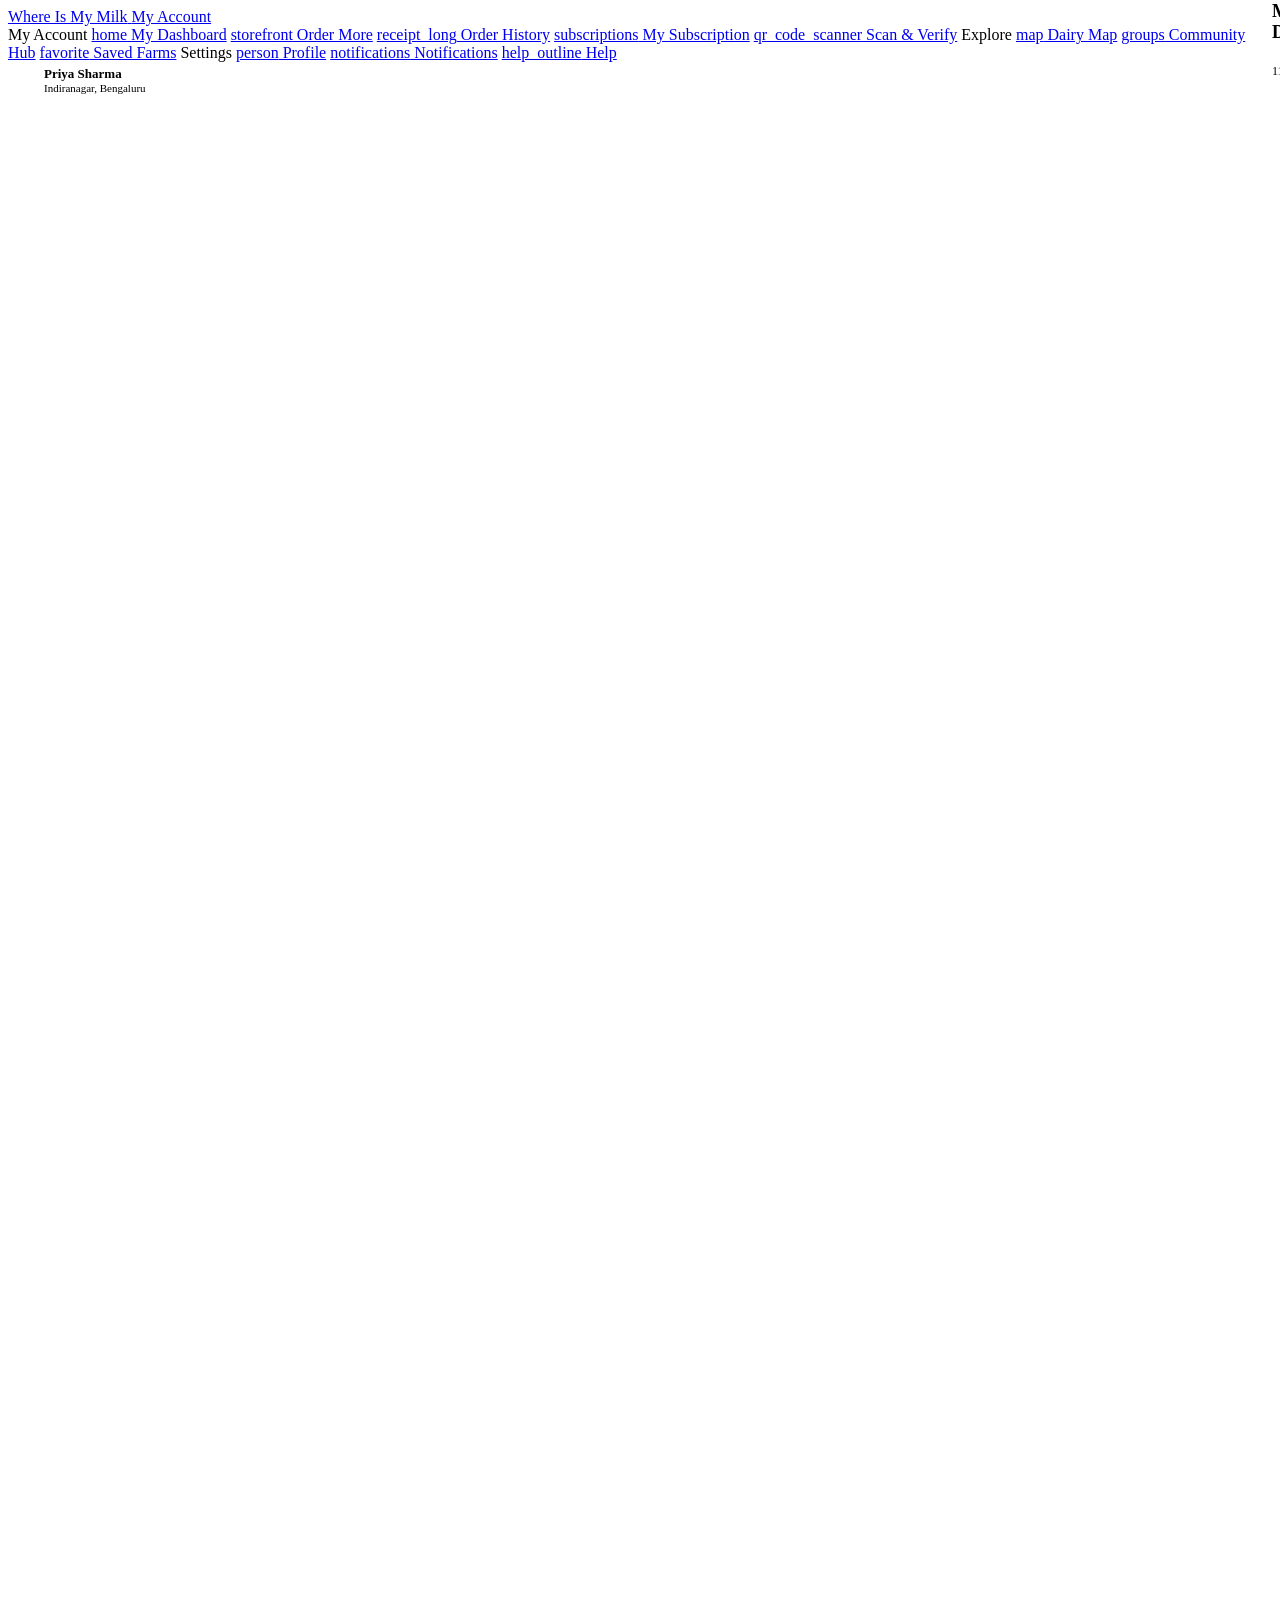
==== html/buyer-dashboard.html @ d9d9bc88 "feat: restructure project by moving site files into a dedicated html subdirectory" ====
<!DOCTYPE html>
<html lang="en">
<head>
<meta charset="UTF-8">
<meta name="viewport" content="width=device-width, initial-scale=1.0">
<title>My Dashboard | Where Is My Milk</title>
<link rel="stylesheet" href="css/design-system.css">
<link rel="stylesheet" href="css/nav.css">
<style>
body{background:var(--surface-low);}
/* Dashboard layout */
.dash-layout{display:flex;min-height:100vh;}
.dash-main{flex:1;min-width:0;display:flex;flex-direction:column;}
.dash-topbar{height:64px;background:var(--surface-lowest);border-bottom:1px solid var(--outline-variant);display:flex;align-items:center;justify-content:space-between;padding-inline:var(--sp-2xl);flex-shrink:0;position:sticky;top:0;z-index:50;}
.dash-content{flex:1;padding:var(--sp-2xl);overflow-y:auto;}

/* Welcome banner */
.welcome-banner{background:linear-gradient(135deg,var(--primary) 0%,#0055d4 50%,var(--secondary) 100%);border-radius:var(--radius-2xl);padding:var(--sp-2xl) var(--sp-3xl);color:#fff;margin-bottom:var(--sp-2xl);position:relative;overflow:hidden;}
.welcome-banner::before{content:'🥛';font-size:180px;position:absolute;right:-20px;bottom:-40px;opacity:.08;transform:rotate(-15deg);}
.welcome-name{font-size:clamp(1.4rem,3vw,2rem);font-weight:800;margin-bottom:6px;}
.welcome-sub{font-size:var(--body-md);opacity:.85;margin-bottom:var(--sp-xl);}
.welcome-actions{display:flex;gap:var(--sp-md);flex-wrap:wrap;}
.wb-btn{padding:10px 22px;border-radius:var(--radius-full);font-family:var(--font-family);font-size:var(--body-sm);font-weight:700;cursor:pointer;transition:all var(--transition-fast);border:none;display:flex;align-items:center;gap:6px;}
.wb-btn-primary{background:#fff;color:var(--primary);box-shadow:var(--shadow-md);}
.wb-btn-primary:hover{box-shadow:var(--shadow-lg);transform:translateY(-1px);}
.wb-btn-ghost{background:rgba(255,255,255,.18);color:#fff;border:1.5px solid rgba(255,255,255,.35);}
.wb-btn-ghost:hover{background:rgba(255,255,255,.28);}

/* Top row */
.dash-grid-3{display:grid;grid-template-columns:repeat(3,1fr);gap:var(--sp-lg);margin-bottom:var(--sp-2xl);}
.dash-card{background:var(--surface-lowest);border-radius:var(--radius-xl);padding:var(--sp-xl);border:1px solid var(--outline-variant);box-shadow:var(--shadow-sm);}
.card-label{font-size:var(--body-sm);color:var(--on-surface-variant);font-weight:500;margin-bottom:4px;}
.card-val{font-size:1.75rem;font-weight:800;color:var(--on-surface);margin-bottom:4px;}
.card-sub{font-size:12px;color:var(--on-surface-variant);}
.card-icon{width:44px;height:44px;border-radius:var(--radius-lg);display:flex;align-items:center;justify-content:center;font-size:22px;margin-bottom:var(--sp-md);}

/* Active subscription */
.sub-card{background:var(--surface-lowest);border-radius:var(--radius-xl);border:1px solid var(--outline-variant);box-shadow:var(--shadow-sm);overflow:hidden;margin-bottom:var(--sp-2xl);}
.sub-card-header{padding:var(--sp-xl);border-bottom:1px solid var(--outline-variant);display:flex;align-items:center;justify-content:space-between;flex-wrap:wrap;gap:var(--sp-md);}
.sub-body{padding:var(--sp-xl);}
.sub-items{display:grid;grid-template-columns:repeat(3,1fr);gap:var(--sp-lg);}
.sub-item{background:var(--surface-low);border-radius:var(--radius-lg);padding:var(--sp-lg);border:1px solid var(--outline-variant);}
.sub-item-top{display:flex;align-items:center;gap:var(--sp-sm);margin-bottom:var(--sp-md);}
.sub-emoji{font-size:32px;}
.sub-item-name{font-size:var(--body-md);font-weight:700;}
.sub-item-sub{font-size:12px;color:var(--on-surface-variant);}
.sub-item-row{display:flex;align-items:center;justify-content:space-between;margin-top:var(--sp-md);}
.sub-qty{font-size:var(--body-sm);font-weight:700;color:var(--primary);}
.sub-price{font-size:var(--body-sm);font-weight:800;color:var(--on-surface);}

/* Delivery tracking */
.tracking-card{background:var(--surface-lowest);border-radius:var(--radius-xl);border:1px solid var(--outline-variant);box-shadow:var(--shadow-sm);overflow:hidden;margin-bottom:var(--sp-2xl);}
.tracking-header{padding:var(--sp-xl);border-bottom:1px solid var(--outline-variant);display:flex;align-items:center;justify-content:space-between;}
.tracking-body{padding:var(--sp-xl);}
.tracking-steps{display:flex;flex-direction:column;gap:0;}
.tracking-step{display:flex;gap:var(--sp-lg);align-items:flex-start;position:relative;padding-bottom:var(--sp-xl);}
.tracking-step:last-child{padding-bottom:0;}
.tracking-step::before{content:'';position:absolute;left:19px;top:40px;bottom:0;width:2px;background:var(--outline-variant);}
.tracking-step:last-child::before{display:none;}
.tracking-step.done::before{background:var(--secondary);}
.step-dot{width:40px;height:40px;border-radius:50%;display:flex;align-items:center;justify-content:center;font-size:18px;flex-shrink:0;border:2px solid var(--outline-variant);background:var(--surface-lowest);}
.step-dot.done{background:var(--secondary);border-color:var(--secondary);}
.step-dot.active{background:var(--primary);border-color:var(--primary);box-shadow:0 0 0 4px rgba(0,86,210,.15);}
.step-info{flex:1;padding-top:6px;}
.step-title{font-size:var(--body-md);font-weight:700;color:var(--on-surface);margin-bottom:2px;}
.step-title.done{color:var(--secondary-dark);}
.step-sub{font-size:12px;color:var(--on-surface-variant);}
.step-time{font-size:11px;font-weight:700;color:var(--on-surface-variant);margin-left:auto;white-space:nowrap;}

/* QR verify */
.qr-section{display:grid;grid-template-columns:1fr 1fr;gap:var(--sp-2xl);margin-bottom:var(--sp-2xl);}
.qr-card{background:var(--surface-lowest);border-radius:var(--radius-xl);border:1px solid var(--outline-variant);box-shadow:var(--shadow-sm);padding:var(--sp-xl);}
.qr-box{width:140px;height:140px;margin:var(--sp-xl) auto;background:var(--surface-low);border-radius:var(--radius-xl);display:flex;align-items:center;justify-content:center;font-size:70px;border:2px dashed var(--outline-variant);}

/* Order history */
.orders-card{background:var(--surface-lowest);border-radius:var(--radius-xl);border:1px solid var(--outline-variant);box-shadow:var(--shadow-sm);overflow:hidden;margin-bottom:var(--sp-2xl);}
.data-table{width:100%;border-collapse:collapse;}
.data-table th{font-size:11px;font-weight:700;letter-spacing:.06em;text-transform:uppercase;color:var(--on-surface-variant);padding:12px var(--sp-xl);text-align:left;background:var(--surface-low);border-bottom:1px solid var(--outline-variant);}
.data-table td{padding:12px var(--sp-xl);font-size:var(--body-sm);border-bottom:1px solid var(--outline-variant);vertical-align:middle;}
.data-table tr:last-child td{border-bottom:none;}
.data-table tr:hover td{background:var(--surface-low);}

/* Countdown */
.countdown{display:flex;gap:var(--sp-md);justify-content:center;margin:var(--sp-xl) 0;}
.countdown-block{text-align:center;background:var(--surface-low);border-radius:var(--radius-lg);padding:var(--sp-md) var(--sp-xl);border:1px solid var(--outline-variant);}
.countdown-num{font-size:2rem;font-weight:800;color:var(--primary);line-height:1;}
.countdown-label{font-size:11px;color:var(--on-surface-variant);font-weight:600;margin-top:4px;text-transform:uppercase;letter-spacing:.04em;}

@media(max-width:1024px){.sidebar{display:none;}.dash-grid-3{grid-template-columns:repeat(2,1fr);}.sub-items{grid-template-columns:repeat(2,1fr);}.qr-section{grid-template-columns:1fr;}}
@media(max-width:600px){.dash-grid-3{grid-template-columns:1fr;}.sub-items{grid-template-columns:1fr;}.welcome-banner{padding:var(--sp-xl);}}
</style>
</head>
<body>

<div class="dash-layout">
  <!-- Sidebar -->
  <aside class="sidebar">
    <div class="sidebar-header">
      <a href="index.html" class="nav-logo">
        <div class="nav-logo-icon"></div>
        <div class="nav-logo-text">
          <span class="nav-logo-name">Where Is My Milk</span>
          <span class="nav-logo-tagline">My Account</span>
        </div>
      </a>
    </div>
    <nav class="sidebar-nav">
      <span class="sidebar-section-label">My Account</span>
      <a href="buyer-dashboard.html" class="sidebar-link active"><span class="material-icons-round">home</span> My Dashboard</a>
      <a href="marketplace.html" class="sidebar-link"><span class="material-icons-round">storefront</span> Order More</a>
      <a href="milk-ledger.html" class="sidebar-link"><span class="material-icons-round">receipt_long</span> Order History</a>
      <a href="#" class="sidebar-link"><span class="material-icons-round">subscriptions</span> My Subscription</a>
      <a href="#" class="sidebar-link"><span class="material-icons-round">qr_code_scanner</span> Scan &amp; Verify</a>
      <span class="sidebar-section-label">Explore</span>
      <a href="dairy-map.html" class="sidebar-link"><span class="material-icons-round">map</span> Dairy Map</a>
      <a href="community-hub.html" class="sidebar-link"><span class="material-icons-round">groups</span> Community Hub</a>
      <a href="#" class="sidebar-link"><span class="material-icons-round">favorite</span> Saved Farms</a>
      <span class="sidebar-section-label">Settings</span>
      <a href="#" class="sidebar-link"><span class="material-icons-round">person</span> Profile</a>
      <a href="#" class="sidebar-link"><span class="material-icons-round">notifications</span> Notifications</a>
      <a href="#" class="sidebar-link"><span class="material-icons-round">help_outline</span> Help</a>
    </nav>
    <div class="sidebar-footer">
      <div style="display:flex;align-items:center;gap:var(--sp-sm);">
        <div style="width:36px;height:36px;border-radius:50%;background:linear-gradient(135deg,var(--primary),var(--secondary));display:flex;align-items:center;justify-content:center;color:#fff;font-weight:700;font-size:14px;flex-shrink:0;">P</div>
        <div>
          <div style="font-size:13px;font-weight:700;">Priya Sharma</div>
          <div style="font-size:11px;color:var(--on-surface-variant);">Indiranagar, Bengaluru</div>
        </div>
      </div>
    </div>
  </aside>

  <!-- Main content -->
  <div class="dash-main">
    <div class="dash-topbar">
      <div>
        <span style="font-size:18px;font-weight:700;">My Dashboard</span>
        <span style="font-size:12px;color:var(--on-surface-variant);margin-left:12px;">Sunday, May 11, 2026</span>
      </div>
      <div style="display:flex;align-items:center;gap:var(--sp-md);">
        <button class="btn btn-ghost btn-sm" style="position:relative;">
          <span class="material-icons-round" style="font-size:20px;">notifications_none</span>
          <span style="position:absolute;top:6px;right:6px;width:8px;height:8px;background:var(--primary);border-radius:50%;border:2px solid var(--surface-lowest);"></span>
        </button>
        <div style="width:36px;height:36px;border-radius:50%;background:linear-gradient(135deg,var(--primary),var(--secondary));display:flex;align-items:center;justify-content:center;color:#fff;font-weight:700;font-size:14px;">P</div>
      </div>
    </div>

    <div class="dash-content">

      <!-- Welcome Banner -->
      <div class="welcome-banner" data-animate>
        <div class="welcome-name">Good morning, Priya 👋</div>
        <div class="welcome-sub">Your A2 Cow Milk is on its way — arriving by 6:50 AM today. On a 142-day streak! 🔥</div>
        <div class="welcome-actions">
          <a href="marketplace.html" class="wb-btn wb-btn-primary"><span class="material-icons-round" style="font-size:16px;">add_shopping_cart</span> Order Extra</a>
          <a href="dairy-map.html" class="wb-btn wb-btn-ghost"><span class="material-icons-round" style="font-size:16px;">map</span> Find Farms</a>
          <a href="community-hub.html" class="wb-btn wb-btn-ghost"><span class="material-icons-round" style="font-size:16px;">groups</span> Community</a>
        </div>
      </div>

      <!-- Stats Row -->
      <div class="dash-grid-3" data-animate>
        <div class="dash-card">
          <div class="card-icon" style="background:var(--primary-fixed);">🥛</div>
          <div class="card-label">Total Litres Ordered</div>
          <div class="card-val">284<span style="font-size:1rem;font-weight:600;color:var(--on-surface-variant);">L</span></div>
          <div class="card-sub">Since joining · Jan 2026</div>
        </div>
        <div class="dash-card">
          <div class="card-icon" style="background:rgba(40,167,69,.1);">🌿</div>
          <div class="card-label">Farms Supported</div>
          <div class="card-val">6</div>
          <div class="card-sub">Certified local farms</div>
        </div>
        <div class="dash-card">
          <div class="card-icon" style="background:#fff8e8;">💰</div>
          <div class="card-label">Total Spent</div>
          <div class="card-val">₹22.4K</div>
          <div class="card-sub">Avg ₹78.9/litre · Great deal!</div>
        </div>
      </div>

      <!-- Next Delivery Countdown -->
      <div class="sub-card" data-animate>
        <div class="sub-card-header">
          <div>
            <h3 style="font-size:16px;font-weight:700;">⏰ Next Delivery Countdown</h3>
            <p style="font-size:13px;color:var(--on-surface-variant);">Tomorrow Morning — Monday, May 12</p>
          </div>
          <span class="chip chip-success"><span class="status-dot status-online"></span> On schedule</span>
        </div>
        <div class="sub-body" style="text-align:center;">
          <p style="font-size:var(--body-md);color:var(--on-surface-variant);margin-bottom:var(--sp-lg);">Your Krishnamurthy Dairy order arrives in:</p>
          <div class="countdown" id="countdown">
            <div class="countdown-block"><div class="countdown-num" id="cdHr">08</div><div class="countdown-label">Hours</div></div>
            <div class="countdown-block"><div class="countdown-num" id="cdMin">24</div><div class="countdown-label">Mins</div></div>
            <div class="countdown-block"><div class="countdown-num" id="cdSec">00</div><div class="countdown-label">Secs</div></div>
          </div>
          <p style="font-size:13px;color:var(--on-surface-variant);">📍 Delivery by <strong>Ravi Kumar</strong> (⭐ 4.9) · Your regular delivery partner</p>
        </div>
      </div>

      <!-- Active Subscription -->
      <div class="sub-card" data-animate>
        <div class="sub-card-header">
          <div>
            <h3 style="font-size:16px;font-weight:700;">📦 Active Subscription</h3>
            <p style="font-size:13px;color:var(--on-surface-variant);">Daily delivery · Renews June 1, 2026</p>
          </div>
          <div style="display:flex;gap:var(--sp-sm);">
            <button class="btn btn-ghost btn-sm" onclick="showToast('Subscription paused for tomorrow.','success')">Pause Day</button>
            <a href="marketplace.html" class="btn btn-primary btn-sm">Modify</a>
          </div>
        </div>
        <div class="sub-body">
          <div class="sub-items">
            <div class="sub-item">
              <div class="sub-item-top"><span class="sub-emoji">🥛</span><div><div class="sub-item-name">A2 Gir Cow Milk</div><div class="sub-item-sub">Krishnamurthy Dairy · 1.2km</div></div></div>
              <div class="sub-item-row"><span class="sub-qty">2 litres/day</span><span class="sub-price">₹170/day</span></div>
            </div>
            <div class="sub-item">
              <div class="sub-item-top"><span class="sub-emoji">🫙</span><div><div class="sub-item-name">Probiotic Dahi</div><div class="sub-item-sub">Lakshmi Organic · 1.8km</div></div></div>
              <div class="sub-item-row"><span class="sub-qty">500g · Alt days</span><span class="sub-price">₹65/order</span></div>
            </div>
            <div class="sub-item" style="border:1.5px dashed var(--outline-variant);background:transparent;display:flex;align-items:center;justify-content:center;flex-direction:column;gap:8px;cursor:pointer;" onclick="window.location='marketplace.html'">
              <span style="font-size:32px;">➕</span>
              <span style="font-size:13px;font-weight:600;color:var(--on-surface-variant);">Add Product</span>
            </div>
          </div>
        </div>
      </div>

      <!-- Delivery Tracking + QR -->
      <div class="qr-section" data-animate>
        <!-- Delivery Tracking -->
        <div class="tracking-card">
          <div class="tracking-header">
            <div>
              <h3 style="font-size:16px;font-weight:700;">🚴 Today's Delivery</h3>
              <p style="font-size:13px;color:var(--on-surface-variant);">Order #MK-2847 · Delivered ✓</p>
            </div>
            <span class="badge badge-success">Delivered</span>
          </div>
          <div class="tracking-body">
            <div class="tracking-steps">
              <div class="tracking-step done">
                <div class="step-dot done">✓</div>
                <div class="step-info"><div class="step-title done">Milk Freshly Milked</div><div class="step-sub">Krishnamurthy Farm · A2 Gir Cow</div></div>
                <span class="step-time">4:30 AM</span>
              </div>
              <div class="tracking-step done">
                <div class="step-dot done">✓</div>
                <div class="step-info"><div class="step-title done">Quality Checked &amp; Packed</div><div class="step-sub">Fat: 5.2% · SNF: 8.7% · FSSAI pass</div></div>
                <span class="step-time">5:15 AM</span>
              </div>
              <div class="tracking-step done">
                <div class="step-dot done">✓</div>
                <div class="step-info"><div class="step-title done">Picked up by Ravi Kumar</div><div class="step-sub">Your neighbourhood delivery partner</div></div>
                <span class="step-time">6:00 AM</span>
              </div>
              <div class="tracking-step">
                <div class="step-dot active">📍</div>
                <div class="step-info"><div class="step-title" style="color:var(--primary);">Delivered to Doorstep</div><div class="step-sub">Left at door · Signed by resident</div></div>
                <span class="step-time">6:48 AM</span>
              </div>
            </div>
          </div>
        </div>

        <!-- QR Verify -->
        <div class="qr-card">
          <h3 style="font-size:16px;font-weight:700;margin-bottom:4px;">🔍 Scan &amp; Verify</h3>
          <p style="font-size:13px;color:var(--on-surface-variant);">Scan your bottle QR to see farm origin, milking time, and quality metrics.</p>
          <div class="qr-box">📷</div>
          <button class="btn btn-primary" style="width:100%;justify-content:center;margin-bottom:var(--sp-md);" onclick="showToast('Opening camera for QR scan...','success')">
            <span class="material-icons-round" style="font-size:18px;">qr_code_scanner</span> Scan Bottle QR
          </button>
          <!-- Last verified -->
          <div style="background:var(--surface-low);border-radius:var(--radius-lg);padding:var(--sp-md);border:1px solid var(--outline-variant);">
            <div style="font-size:12px;font-weight:700;color:var(--on-surface-variant);margin-bottom:var(--sp-sm);">LAST SCANNED</div>
            <div style="display:flex;align-items:center;gap:var(--sp-sm);">
              <span style="font-size:24px;">🥛</span>
              <div>
                <div style="font-size:13px;font-weight:700;">A2 Gir Cow Milk · 2L</div>
                <div style="font-size:12px;color:var(--on-surface-variant);">Milked 4:30 AM · Fat 5.2% ✓</div>
              </div>
              <span class="badge badge-success" style="margin-left:auto;">Verified</span>
            </div>
          </div>
        </div>
      </div>

      <!-- Order History Table -->
      <div class="orders-card" data-animate>
        <div style="padding:var(--sp-xl);border-bottom:1px solid var(--outline-variant);display:flex;align-items:center;justify-content:space-between;">
          <div>
            <h3 style="font-size:16px;font-weight:700;">Order History</h3>
            <p style="font-size:13px;color:var(--on-surface-variant);">Last 30 days</p>
          </div>
          <a href="milk-ledger.html" class="btn btn-ghost btn-sm">Full Ledger →</a>
        </div>
        <div style="overflow-x:auto;">
          <table class="data-table">
            <thead><tr>
              <th>Order ID</th><th>Product</th><th>Farm</th><th>Qty</th><th>Amount</th><th>Status</th><th>Date</th>
            </tr></thead>
            <tbody id="orderHistory"></tbody>
          </table>
        </div>
      </div>

    </div>
  </div>
</div>

<script src="js/main.js"></script>
<script>
// Countdown timer
function updateCountdown() {
  const now = new Date();
  const delivery = new Date(now);
  delivery.setDate(delivery.getDate() + (delivery.getHours() < 7 ? 0 : 1));
  delivery.setHours(7, 0, 0, 0);
  const diff = delivery - now;
  if (diff <= 0) { document.getElementById('cdHr').textContent='00'; document.getElementById('cdMin').textContent='00'; document.getElementById('cdSec').textContent='00'; return; }
  const h = Math.floor(diff/3600000), m = Math.floor((diff%3600000)/60000), s = Math.floor((diff%60000)/1000);
  document.getElementById('cdHr').textContent = String(h).padStart(2,'0');
  document.getElementById('cdMin').textContent = String(m).padStart(2,'0');
  document.getElementById('cdSec').textContent = String(s).padStart(2,'0');
}
updateCountdown();
setInterval(updateCountdown, 1000);

// Order history
const orders = [
  { id:'#MK-2847', product:'A2 Gir Cow Milk', farm:'Krishnamurthy Dairy', qty:'2L', amount:'₹170', status:'Delivered', date:'11 May' },
  { id:'#MK-2844', product:'Probiotic Dahi', farm:'Lakshmi Organic', qty:'500g', amount:'₹65', status:'Delivered', date:'10 May' },
  { id:'#MK-2840', product:'A2 Gir Cow Milk', farm:'Krishnamurthy Dairy', qty:'2L', amount:'₹170', status:'Delivered', date:'10 May' },
  { id:'#MK-2836', product:'A2 Gir Cow Milk', farm:'Krishnamurthy Dairy', qty:'2L', amount:'₹170', status:'Delivered', date:'09 May' },
  { id:'#MK-2830', product:'Buffalo Milk', farm:'Nandi Hills Farm', qty:'1L', amount:'₹72', status:'Delivered', date:'08 May' },
];
const tbody = document.getElementById('orderHistory');
orders.forEach(o => {
  tbody.innerHTML += `<tr>
    <td style="font-weight:700;color:var(--primary);font-size:12px;">${o.id}</td>
    <td>${o.product}</td>
    <td style="color:var(--on-surface-variant);">${o.farm}</td>
    <td style="font-weight:600;">${o.qty}</td>
    <td style="font-weight:800;">${o.amount}</td>
    <td><span class="badge badge-success">${o.status}</span></td>
    <td style="color:var(--on-surface-variant);font-size:12px;">${o.date}</td>
  </tr>`;
});
</script>
</body>
</html>
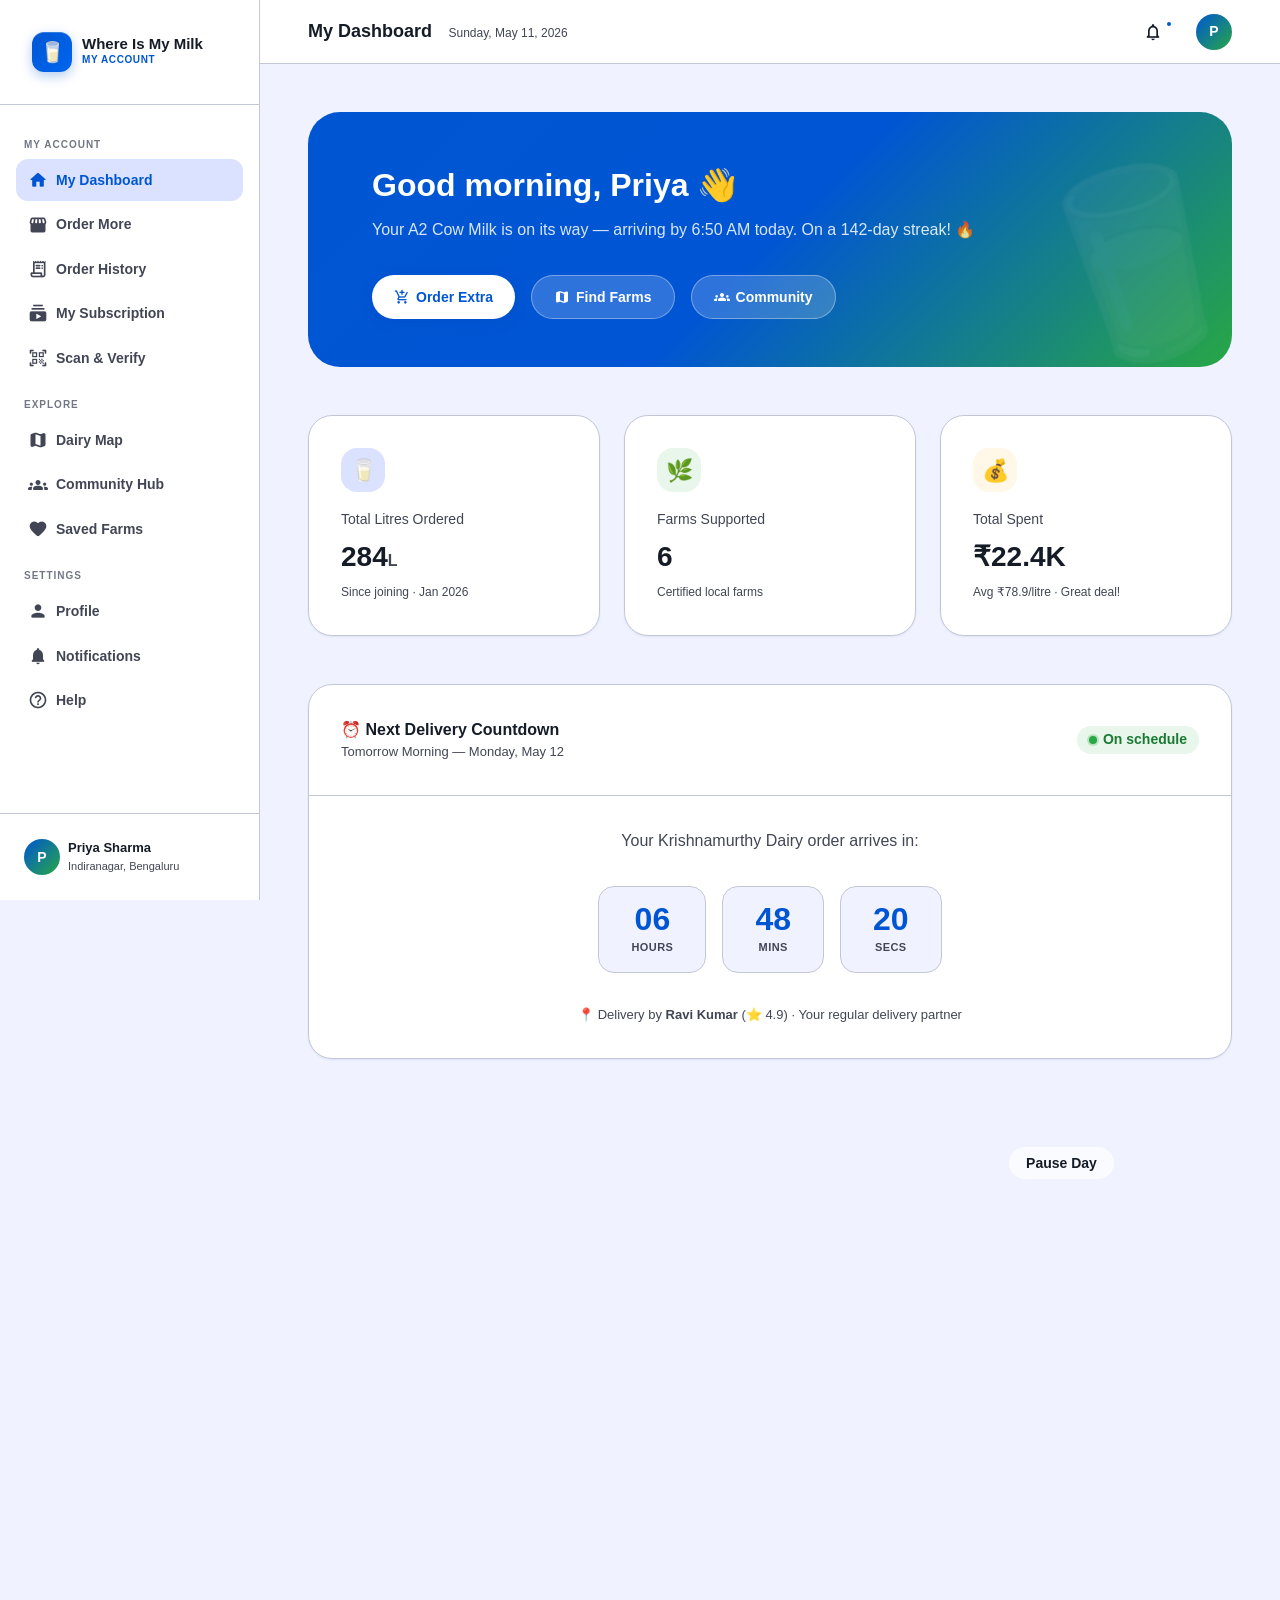
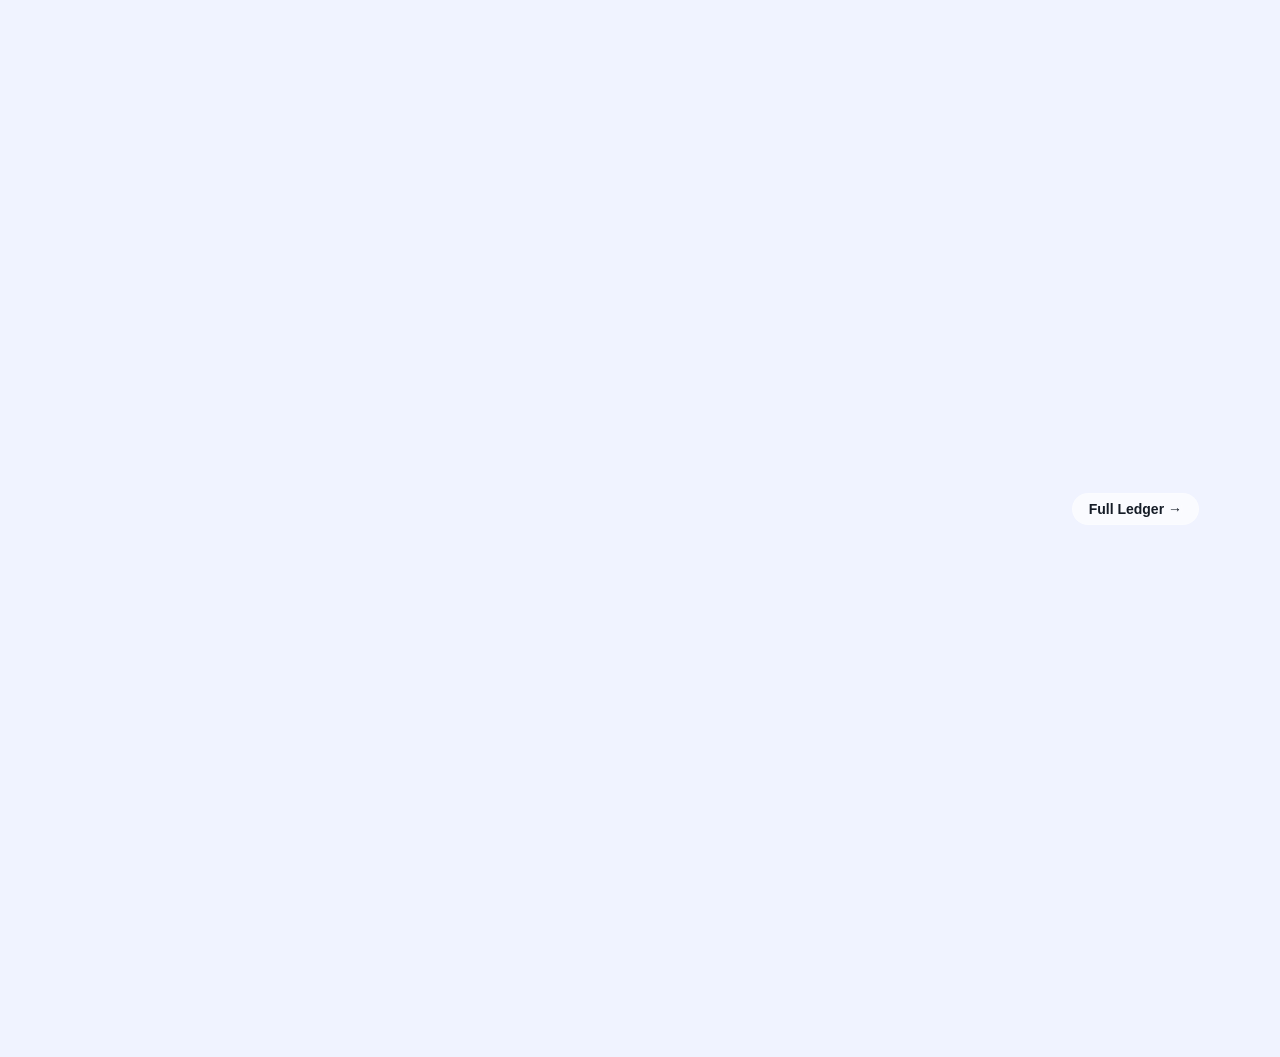
==== commit b4946d48: "refactor: update static asset paths to use relative references in HTML files" ====
--- a/html/buyer-dashboard.html
+++ b/html/buyer-dashboard.html
@@ -4,8 +4,8 @@
 <meta charset="UTF-8">
 <meta name="viewport" content="width=device-width, initial-scale=1.0">
 <title>My Dashboard | Where Is My Milk</title>
-<link rel="stylesheet" href="css/design-system.css">
-<link rel="stylesheet" href="css/nav.css">
+<link rel="stylesheet" href="../css/design-system.css">
+<link rel="stylesheet" href="../css/nav.css">
 <style>
 body{background:var(--surface-low);}
 /* Dashboard layout */
@@ -315,7 +315,7 @@
   </div>
 </div>
 
-<script src="js/main.js"></script>
+<script src="../js/main.js"></script>
 <script>
 // Countdown timer
 function updateCountdown() {
--- a/css/design-system.css
+++ b/css/design-system.css
@@ -0,0 +1,753 @@
+/* ============================================================
+   WHERE IS MY MILK — Design System
+   Extracted from Urban Dairy Exchange Stitch Project
+   ============================================================ */
+
+@import url('https://fonts.googleapis.com/css2?family=Plus+Jakarta+Sans:wght@300;400;500;600;700;800&display=swap');
+@import url('https://fonts.googleapis.com/icon?family=Material+Icons+Round');
+
+/* ─────────────────────────────────────────
+   DESIGN TOKENS
+   ───────────────────────────────────────── */
+:root {
+  /* Primary — Safety Blue */
+  --primary: #0056D2;
+  --primary-dark: #0040a1;
+  --primary-light: #dae2ff;
+  --primary-fixed: #dae2ff;
+  --primary-fixed-dim: #b2c5ff;
+  --on-primary: #ffffff;
+  --on-primary-container: #ccd8ff;
+  --inverse-primary: #b2c5ff;
+
+  /* Secondary — Fresh Green */
+  --secondary: #28A745;
+  --secondary-dark: #006e25;
+  --secondary-container: #80f98b;
+  --secondary-fixed: #83fc8e;
+  --on-secondary: #ffffff;
+  --on-secondary-container: #007327;
+
+  /* Tertiary — Neutral */
+  --tertiary: #464748;
+  --tertiary-container: #5d5f5f;
+  --on-tertiary: #ffffff;
+  --on-tertiary-container: #d9d9d9;
+
+  /* Surface Hierarchy */
+  --surface: #f9f9ff;
+  --surface-dim: #d3daea;
+  --surface-bright: #f9f9ff;
+  --surface-lowest: #ffffff;
+  --surface-low: #f0f3ff;
+  --surface-container: #e7eefe;
+  --surface-container-high: #e2e8f8;
+  --surface-container-highest: #dce2f3;
+  --surface-variant: #dce2f3;
+  --surface-tint: #0056d2;
+
+  /* On-Surface */
+  --on-surface: #151c27;
+  --on-surface-variant: #424654;
+  --inverse-surface: #2a313d;
+  --inverse-on-surface: #ebf1ff;
+
+  /* Outline */
+  --outline: #737785;
+  --outline-variant: #c3c6d6;
+
+  /* Semantic */
+  --error: #ba1a1a;
+  --on-error: #ffffff;
+  --error-container: #ffdad6;
+  --success: #28A745;
+  --warning: #f59e0b;
+  --background: #f9f9ff;
+
+  /* ─── Typography ─── */
+  --font-family: 'Plus Jakarta Sans', sans-serif;
+  --h1-size: 3rem;        /* 48px */
+  --h2-size: 2rem;        /* 32px */
+  --h3-size: 1.5rem;      /* 24px */
+  --h4-size: 1.25rem;     /* 20px */
+  --body-lg: 1.125rem;    /* 18px */
+  --body-md: 1rem;        /* 16px */
+  --body-sm: 0.875rem;    /* 14px */
+  --label-sm: 0.75rem;    /* 12px */
+
+  --fw-regular: 400;
+  --fw-medium: 500;
+  --fw-semibold: 600;
+  --fw-bold: 700;
+  --fw-extrabold: 800;
+
+  --lh-tight: 1.2;
+  --lh-snug: 1.3;
+  --lh-normal: 1.5;
+  --lh-relaxed: 1.6;
+
+  /* ─── Spacing (8px base) ─── */
+  --sp-xs: 4px;
+  --sp-sm: 8px;
+  --sp-md: 16px;
+  --sp-lg: 24px;
+  --sp-xl: 32px;
+  --sp-2xl: 48px;
+  --sp-3xl: 64px;
+  --sp-4xl: 80px;
+  --sp-5xl: 96px;
+  --sp-6xl: 120px;
+
+  /* ─── Border Radius ─── */
+  --radius-xs: 4px;
+  --radius-sm: 8px;
+  --radius-md: 12px;
+  --radius-lg: 16px;
+  --radius-xl: 24px;
+  --radius-2xl: 32px;
+  --radius-full: 9999px;
+
+  /* ─── Shadows / Elevation ─── */
+  --shadow-sm: 0 1px 3px rgba(0, 64, 161, 0.06), 0 1px 2px rgba(0, 64, 161, 0.04);
+  --shadow-md: 0 4px 16px rgba(0, 64, 161, 0.08), 0 2px 6px rgba(0, 64, 161, 0.05);
+  --shadow-lg: 0 8px 32px rgba(0, 64, 161, 0.10), 0 4px 12px rgba(0, 64, 161, 0.06);
+  --shadow-xl: 0 16px 48px rgba(0, 64, 161, 0.12), 0 6px 18px rgba(0, 64, 161, 0.08);
+  --shadow-card: 0 2px 8px rgba(0, 64, 161, 0.06), 0 8px 32px rgba(0, 64, 161, 0.08);
+  --shadow-float: 0 8px 40px rgba(0, 64, 161, 0.15);
+
+  /* ─── Glass ─── */
+  --glass-bg: rgba(255, 255, 255, 0.65);
+  --glass-bg-strong: rgba(255, 255, 255, 0.85);
+  --glass-border: rgba(255, 255, 255, 0.20);
+  --glass-blur: blur(16px);
+  --glass-blur-sm: blur(8px);
+
+  /* ─── Transitions ─── */
+  --transition-fast: 200ms ease-out;
+  --transition-base: 300ms ease-in-out;
+  --transition-slow: 400ms ease-in-out;
+
+  /* ─── Layout ─── */
+  --container-max: 1280px;
+  --container-xl: 1440px;
+  --gutter: clamp(16px, 4vw, 32px);
+  --nav-height: 72px;
+}
+
+/* ─────────────────────────────────────────
+   CSS RESET & BASE
+   ───────────────────────────────────────── */
+*, *::before, *::after {
+  box-sizing: border-box;
+  margin: 0;
+  padding: 0;
+}
+
+html {
+  scroll-behavior: smooth;
+  -webkit-font-smoothing: antialiased;
+  -moz-osx-font-smoothing: grayscale;
+}
+
+body {
+  font-family: var(--font-family);
+  font-size: var(--body-md);
+  font-weight: var(--fw-regular);
+  line-height: var(--lh-relaxed);
+  color: var(--on-surface);
+  background-color: var(--background);
+  overflow-x: hidden;
+}
+
+img, svg {
+  display: block;
+  max-width: 100%;
+}
+
+a {
+  color: inherit;
+  text-decoration: none;
+}
+
+ul, ol {
+  list-style: none;
+}
+
+button, input, select, textarea {
+  font-family: inherit;
+}
+
+/* ─────────────────────────────────────────
+   LAYOUT UTILITIES
+   ───────────────────────────────────────── */
+.container {
+  width: 100%;
+  max-width: var(--container-max);
+  margin-inline: auto;
+  padding-inline: var(--gutter);
+}
+
+.container-xl {
+  width: 100%;
+  max-width: var(--container-xl);
+  margin-inline: auto;
+  padding-inline: var(--gutter);
+}
+
+.flex { display: flex; }
+.flex-col { flex-direction: column; }
+.items-center { align-items: center; }
+.justify-center { justify-content: center; }
+.justify-between { justify-content: space-between; }
+.gap-sm { gap: var(--sp-sm); }
+.gap-md { gap: var(--sp-md); }
+.gap-lg { gap: var(--sp-lg); }
+
+.grid-2 { display: grid; grid-template-columns: repeat(2, 1fr); gap: var(--sp-lg); }
+.grid-3 { display: grid; grid-template-columns: repeat(3, 1fr); gap: var(--sp-lg); }
+.grid-4 { display: grid; grid-template-columns: repeat(4, 1fr); gap: var(--sp-lg); }
+
+.text-center { text-align: center; }
+.text-right { text-align: right; }
+
+/* ─────────────────────────────────────────
+   TYPOGRAPHY CLASSES
+   ───────────────────────────────────────── */
+.display {
+  font-size: clamp(2.5rem, 5vw, 3.75rem);
+  font-weight: var(--fw-extrabold);
+  line-height: var(--lh-tight);
+  letter-spacing: -0.025em;
+  color: var(--on-surface);
+}
+
+.h1 {
+  font-size: clamp(2rem, 4vw, var(--h1-size));
+  font-weight: var(--fw-bold);
+  line-height: var(--lh-tight);
+  letter-spacing: -0.02em;
+}
+
+.h2 {
+  font-size: clamp(1.5rem, 3vw, var(--h2-size));
+  font-weight: var(--fw-semibold);
+  line-height: var(--lh-snug);
+  letter-spacing: -0.01em;
+}
+
+.h3 {
+  font-size: var(--h3-size);
+  font-weight: var(--fw-semibold);
+  line-height: 1.4;
+}
+
+.h4 {
+  font-size: var(--h4-size);
+  font-weight: var(--fw-semibold);
+  line-height: 1.4;
+}
+
+.body-lg {
+  font-size: var(--body-lg);
+  line-height: var(--lh-relaxed);
+}
+
+.body-md {
+  font-size: var(--body-md);
+  line-height: var(--lh-relaxed);
+}
+
+.body-sm {
+  font-size: var(--body-sm);
+  line-height: var(--lh-normal);
+}
+
+.label {
+  font-size: var(--body-sm);
+  font-weight: var(--fw-semibold);
+  line-height: 1.2;
+}
+
+.label-sm {
+  font-size: var(--label-sm);
+  font-weight: var(--fw-semibold);
+  line-height: 1.2;
+  letter-spacing: 0.04em;
+  text-transform: uppercase;
+}
+
+.text-primary { color: var(--primary); }
+.text-secondary { color: var(--secondary); }
+.text-muted { color: var(--on-surface-variant); }
+.text-white { color: #fff; }
+
+/* ─────────────────────────────────────────
+   BUTTONS
+   ───────────────────────────────────────── */
+.btn {
+  display: inline-flex;
+  align-items: center;
+  justify-content: center;
+  gap: var(--sp-xs);
+  padding: 12px 24px;
+  border-radius: var(--radius-full);
+  font-family: var(--font-family);
+  font-size: var(--body-md);
+  font-weight: var(--fw-semibold);
+  line-height: 1;
+  cursor: pointer;
+  border: none;
+  transition: all var(--transition-base);
+  text-decoration: none;
+  white-space: nowrap;
+  position: relative;
+  overflow: hidden;
+}
+
+.btn::before {
+  content: '';
+  position: absolute;
+  inset: 0;
+  background: rgba(255,255,255,0);
+  transition: background var(--transition-fast);
+}
+
+.btn:hover::before {
+  background: rgba(255,255,255,0.12);
+}
+
+.btn-primary {
+  background: linear-gradient(135deg, var(--primary) 0%, #0066f0 100%);
+  color: var(--on-primary);
+  box-shadow: 0 4px 16px rgba(0, 86, 210, 0.35), inset 0 1px 0 rgba(255,255,255,0.15);
+}
+
+.btn-primary:hover {
+  box-shadow: 0 6px 24px rgba(0, 86, 210, 0.45), inset 0 1px 0 rgba(255,255,255,0.15);
+  transform: translateY(-1px);
+}
+
+.btn-primary:active {
+  transform: translateY(0);
+  box-shadow: 0 2px 8px rgba(0, 86, 210, 0.3);
+}
+
+.btn-secondary {
+  background: linear-gradient(135deg, var(--secondary) 0%, #22963f 100%);
+  color: var(--on-secondary);
+  box-shadow: 0 4px 16px rgba(40, 167, 69, 0.30), inset 0 1px 0 rgba(255,255,255,0.15);
+}
+
+.btn-secondary:hover {
+  box-shadow: 0 6px 24px rgba(40, 167, 69, 0.40);
+  transform: translateY(-1px);
+}
+
+.btn-outline {
+  background: transparent;
+  color: var(--primary);
+  border: 2px solid var(--primary);
+  box-shadow: none;
+}
+
+.btn-outline:hover {
+  background: var(--primary-fixed);
+  box-shadow: var(--shadow-sm);
+}
+
+.btn-ghost {
+  background: var(--glass-bg);
+  color: var(--on-surface);
+  border: 1px solid var(--glass-border);
+  backdrop-filter: var(--glass-blur-sm);
+}
+
+.btn-ghost:hover {
+  background: var(--glass-bg-strong);
+  box-shadow: var(--shadow-sm);
+}
+
+.btn-sm {
+  padding: 8px 16px;
+  font-size: var(--body-sm);
+}
+
+.btn-lg {
+  padding: 16px 32px;
+  font-size: var(--body-lg);
+}
+
+.btn-icon {
+  width: 44px;
+  height: 44px;
+  padding: 0;
+  border-radius: var(--radius-full);
+}
+
+/* ─────────────────────────────────────────
+   CARDS
+   ───────────────────────────────────────── */
+.card {
+  background: var(--surface-lowest);
+  border-radius: var(--radius-xl);
+  padding: var(--sp-xl);
+  box-shadow: var(--shadow-card);
+  transition: all var(--transition-slow);
+  border: 1px solid var(--surface-container);
+}
+
+.card:hover {
+  transform: translateY(-4px) scale(1.005);
+  box-shadow: var(--shadow-xl);
+}
+
+.card-glass {
+  background: var(--glass-bg);
+  backdrop-filter: var(--glass-blur);
+  border: 1px solid var(--glass-border);
+  border-radius: var(--radius-xl);
+  box-shadow: var(--shadow-card);
+}
+
+.card-surface {
+  background: var(--surface-low);
+  border-radius: var(--radius-xl);
+  padding: var(--sp-xl);
+  border: 1px solid var(--outline-variant);
+}
+
+/* ─────────────────────────────────────────
+   CHIPS & TAGS
+   ───────────────────────────────────────── */
+.chip {
+  display: inline-flex;
+  align-items: center;
+  gap: 6px;
+  padding: 4px 12px;
+  border-radius: var(--radius-full);
+  font-size: var(--body-sm);
+  font-weight: var(--fw-semibold);
+  line-height: 1.4;
+}
+
+.chip-primary {
+  background: var(--primary-fixed);
+  color: var(--primary-dark);
+}
+
+.chip-secondary {
+  background: rgba(40, 167, 69, 0.12);
+  color: var(--secondary-dark);
+}
+
+.chip-surface {
+  background: var(--surface-container);
+  color: var(--on-surface-variant);
+}
+
+.chip-outline {
+  background: transparent;
+  color: var(--outline);
+  border: 1px solid var(--outline-variant);
+}
+
+.chip-success {
+  background: rgba(40, 167, 69, 0.1);
+  color: #1a7a33;
+}
+
+.chip-warning {
+  background: rgba(245, 158, 11, 0.1);
+  color: #b45309;
+}
+
+.chip-error {
+  background: var(--error-container);
+  color: var(--error);
+}
+
+/* ─────────────────────────────────────────
+   INPUTS & FORMS
+   ───────────────────────────────────────── */
+.input-field {
+  width: 100%;
+  padding: 12px 16px;
+  background: rgba(255, 255, 255, 0.7);
+  border: 1.5px solid var(--outline-variant);
+  border-radius: var(--radius-md);
+  font-family: var(--font-family);
+  font-size: var(--body-md);
+  color: var(--on-surface);
+  transition: all var(--transition-fast);
+  outline: none;
+  backdrop-filter: var(--glass-blur-sm);
+}
+
+.input-field:focus {
+  border-color: var(--primary);
+  background: var(--primary-fixed);
+  box-shadow: 0 0 0 3px rgba(0, 86, 210, 0.12);
+}
+
+.input-field::placeholder {
+  color: var(--outline);
+}
+
+.input-search {
+  padding-left: 44px;
+  background-image: url("data:image/svg+xml,%3Csvg xmlns='http://www.w3.org/2000/svg' width='20' height='20' fill='%23737785' viewBox='0 0 24 24'%3E%3Cpath d='M15.5 14h-.79l-.28-.27A6.471 6.471 0 0 0 16 9.5 6.5 6.5 0 1 0 9.5 16c1.61 0 3.09-.59 4.23-1.57l.27.28v.79l5 4.99L20.49 19l-4.99-5zm-6 0C7.01 14 5 11.99 5 9.5S7.01 5 9.5 5 14 7.01 14 9.5 11.99 14 9.5 14z'/%3E%3C/svg%3E");
+  background-repeat: no-repeat;
+  background-position: 14px center;
+}
+
+.select-field {
+  width: 100%;
+  padding: 12px 40px 12px 16px;
+  background: rgba(255, 255, 255, 0.7);
+  border: 1.5px solid var(--outline-variant);
+  border-radius: var(--radius-md);
+  font-family: var(--font-family);
+  font-size: var(--body-md);
+  color: var(--on-surface);
+  appearance: none;
+  cursor: pointer;
+  outline: none;
+  transition: all var(--transition-fast);
+  background-image: url("data:image/svg+xml,%3Csvg xmlns='http://www.w3.org/2000/svg' width='20' height='20' fill='%23737785' viewBox='0 0 24 24'%3E%3Cpath d='M7 10l5 5 5-5z'/%3E%3C/svg%3E");
+  background-repeat: no-repeat;
+  background-position: right 12px center;
+}
+
+.select-field:focus {
+  border-color: var(--primary);
+  box-shadow: 0 0 0 3px rgba(0, 86, 210, 0.12);
+}
+
+/* ─────────────────────────────────────────
+   BADGES / STATUS INDICATORS
+   ───────────────────────────────────────── */
+.badge {
+  display: inline-block;
+  padding: 2px 8px;
+  border-radius: var(--radius-full);
+  font-size: 11px;
+  font-weight: var(--fw-bold);
+  letter-spacing: 0.04em;
+  text-transform: uppercase;
+}
+
+.badge-primary { background: var(--primary); color: #fff; }
+.badge-success { background: var(--secondary); color: #fff; }
+.badge-warning { background: #f59e0b; color: #fff; }
+.badge-error { background: var(--error); color: #fff; }
+.badge-neutral { background: var(--surface-container-highest); color: var(--on-surface-variant); }
+
+.status-dot {
+  width: 8px;
+  height: 8px;
+  border-radius: var(--radius-full);
+  display: inline-block;
+}
+
+.status-online { background: var(--secondary); box-shadow: 0 0 0 2px rgba(40, 167, 69, 0.25); }
+.status-away { background: #f59e0b; }
+.status-offline { background: var(--outline); }
+
+/* ─────────────────────────────────────────
+   SECTION HELPERS
+   ───────────────────────────────────────── */
+.section {
+  padding-block: var(--sp-5xl);
+}
+
+.section-sm {
+  padding-block: var(--sp-3xl);
+}
+
+.section-header {
+  margin-bottom: var(--sp-3xl);
+}
+
+.section-eyebrow {
+  display: inline-flex;
+  align-items: center;
+  gap: 8px;
+  font-size: var(--body-sm);
+  font-weight: var(--fw-bold);
+  letter-spacing: 0.06em;
+  text-transform: uppercase;
+  color: var(--primary);
+  margin-bottom: var(--sp-md);
+}
+
+.section-eyebrow::before {
+  content: '';
+  width: 24px;
+  height: 2px;
+  background: var(--primary);
+  border-radius: var(--radius-full);
+}
+
+.divider {
+  height: 1px;
+  background: var(--outline-variant);
+  border: none;
+  margin-block: var(--sp-2xl);
+}
+
+/* ─────────────────────────────────────────
+   PROGRESS & STAT BARS
+   ───────────────────────────────────────── */
+.progress-bar {
+  width: 100%;
+  height: 8px;
+  background: var(--surface-container);
+  border-radius: var(--radius-full);
+  overflow: hidden;
+}
+
+.progress-fill {
+  height: 100%;
+  background: linear-gradient(90deg, var(--primary), var(--primary-light));
+  border-radius: var(--radius-full);
+  transition: width 0.6s ease-out;
+}
+
+.progress-fill-green {
+  background: linear-gradient(90deg, var(--secondary), var(--secondary-container));
+}
+
+/* ─────────────────────────────────────────
+   STAT CARD
+   ───────────────────────────────────────── */
+.stat-card {
+  background: var(--surface-lowest);
+  border-radius: var(--radius-xl);
+  padding: var(--sp-xl) var(--sp-2xl);
+  box-shadow: var(--shadow-card);
+  border: 1px solid var(--surface-container);
+  text-align: center;
+}
+
+.stat-value {
+  font-size: clamp(2rem, 4vw, 3rem);
+  font-weight: var(--fw-extrabold);
+  color: var(--primary);
+  line-height: 1;
+  margin-bottom: var(--sp-xs);
+}
+
+.stat-label {
+  font-size: var(--body-sm);
+  color: var(--on-surface-variant);
+  font-weight: var(--fw-medium);
+}
+
+/* ─────────────────────────────────────────
+   ANIMATIONS
+   ───────────────────────────────────────── */
+@keyframes fadeInUp {
+  from {
+    opacity: 0;
+    transform: translateY(24px);
+  }
+  to {
+    opacity: 1;
+    transform: translateY(0);
+  }
+}
+
+@keyframes fadeIn {
+  from { opacity: 0; }
+  to { opacity: 1; }
+}
+
+@keyframes scaleIn {
+  from {
+    opacity: 0;
+    transform: scale(0.92);
+  }
+  to {
+    opacity: 1;
+    transform: scale(1);
+  }
+}
+
+@keyframes float {
+  0%, 100% { transform: translateY(0px); }
+  50% { transform: translateY(-12px); }
+}
+
+@keyframes pulse-glow {
+  0%, 100% { box-shadow: 0 0 0 0 rgba(0, 86, 210, 0.3); }
+  50% { box-shadow: 0 0 0 12px rgba(0, 86, 210, 0); }
+}
+
+@keyframes spin-slow {
+  from { transform: rotate(0deg); }
+  to { transform: rotate(360deg); }
+}
+
+@keyframes shimmer {
+  0% { background-position: -400px 0; }
+  100% { background-position: 400px 0; }
+}
+
+.animate-float {
+  animation: float 5s ease-in-out infinite;
+}
+
+.animate-fade-up {
+  animation: fadeInUp 0.6s ease-out both;
+}
+
+.animate-pulse-glow {
+  animation: pulse-glow 2s ease-in-out infinite;
+}
+
+/* Staggered animation delays */
+.delay-1 { animation-delay: 0.1s; }
+.delay-2 { animation-delay: 0.2s; }
+.delay-3 { animation-delay: 0.3s; }
+.delay-4 { animation-delay: 0.4s; }
+.delay-5 { animation-delay: 0.5s; }
+
+/* ─────────────────────────────────────────
+   RESPONSIVE UTILITIES
+   ───────────────────────────────────────── */
+@media (max-width: 1024px) {
+  .grid-4 { grid-template-columns: repeat(2, 1fr); }
+}
+
+@media (max-width: 768px) {
+  .grid-3, .grid-4 { grid-template-columns: repeat(2, 1fr); }
+  .grid-2 { grid-template-columns: 1fr; }
+  .section { padding-block: var(--sp-4xl); }
+  .hide-mobile { display: none !important; }
+}
+
+@media (max-width: 480px) {
+  .grid-3, .grid-4 { grid-template-columns: 1fr; }
+  .section { padding-block: var(--sp-2xl); }
+}
+
+/* ─────────────────────────────────────────
+   SCROLLBAR STYLING
+   ───────────────────────────────────────── */
+::-webkit-scrollbar {
+  width: 6px;
+  height: 6px;
+}
+
+::-webkit-scrollbar-track {
+  background: var(--surface-container);
+}
+
+::-webkit-scrollbar-thumb {
+  background: var(--primary-fixed-dim);
+  border-radius: var(--radius-full);
+}
+
+::-webkit-scrollbar-thumb:hover {
+  background: var(--primary);
+}
--- a/css/nav.css
+++ b/css/nav.css
@@ -0,0 +1,339 @@
+/* ============================================================
+   WHERE IS MY MILK — Navigation Styles
+   ============================================================ */
+
+/* ─── Top Nav ─── */
+.nav {
+  position: fixed;
+  top: 0;
+  left: 0;
+  right: 0;
+  z-index: 100;
+  height: var(--nav-height);
+  display: flex;
+  align-items: center;
+  background: rgba(249, 249, 255, 0.80);
+  backdrop-filter: var(--glass-blur);
+  -webkit-backdrop-filter: var(--glass-blur);
+  border-bottom: 1px solid var(--glass-border);
+  transition: all var(--transition-base);
+}
+
+.nav.scrolled {
+  background: rgba(249, 249, 255, 0.96);
+  box-shadow: var(--shadow-md);
+}
+
+.nav-inner {
+  width: 100%;
+  max-width: var(--container-max);
+  margin-inline: auto;
+  padding-inline: var(--gutter);
+  display: flex;
+  align-items: center;
+  gap: var(--sp-2xl);
+}
+
+/* Logo */
+.nav-logo {
+  display: flex;
+  align-items: center;
+  gap: 10px;
+  flex-shrink: 0;
+  text-decoration: none;
+}
+
+.nav-logo-icon {
+  width: 40px;
+  height: 40px;
+  background: linear-gradient(135deg, var(--primary) 0%, #0066f0 100%);
+  border-radius: var(--radius-md);
+  display: flex;
+  align-items: center;
+  justify-content: center;
+  box-shadow: 0 4px 12px rgba(0, 86, 210, 0.3), inset 0 1px 0 rgba(255,255,255,0.2);
+  position: relative;
+  overflow: hidden;
+}
+
+.nav-logo-icon::before {
+  content: '🥛';
+  font-size: 20px;
+  line-height: 1;
+}
+
+.nav-logo-text {
+  display: flex;
+  flex-direction: column;
+}
+
+.nav-logo-name {
+  font-size: 15px;
+  font-weight: var(--fw-bold);
+  color: var(--on-surface);
+  line-height: 1.1;
+}
+
+.nav-logo-tagline {
+  font-size: 10px;
+  font-weight: var(--fw-semibold);
+  letter-spacing: 0.06em;
+  text-transform: uppercase;
+  color: var(--primary);
+}
+
+/* Navigation Links */
+.nav-links {
+  display: flex;
+  align-items: center;
+  gap: var(--sp-xs);
+  flex: 1;
+}
+
+.nav-link {
+  display: flex;
+  align-items: center;
+  gap: 6px;
+  padding: 8px 14px;
+  border-radius: var(--radius-md);
+  font-size: var(--body-sm);
+  font-weight: var(--fw-semibold);
+  color: var(--on-surface-variant);
+  text-decoration: none;
+  transition: all var(--transition-fast);
+  white-space: nowrap;
+}
+
+.nav-link:hover {
+  color: var(--on-surface);
+  background: var(--surface-container);
+}
+
+.nav-link.active {
+  color: var(--primary);
+  background: var(--primary-fixed);
+}
+
+.nav-link .material-icons-round {
+  font-size: 18px;
+}
+
+/* Nav Actions */
+.nav-actions {
+  display: flex;
+  align-items: center;
+  gap: var(--sp-sm);
+  flex-shrink: 0;
+}
+
+.nav-avatar {
+  width: 36px;
+  height: 36px;
+  border-radius: var(--radius-full);
+  background: linear-gradient(135deg, var(--primary) 0%, var(--secondary) 100%);
+  display: flex;
+  align-items: center;
+  justify-content: center;
+  color: #fff;
+  font-size: var(--body-sm);
+  font-weight: var(--fw-bold);
+  cursor: pointer;
+  border: 2px solid var(--glass-border);
+  box-shadow: var(--shadow-sm);
+  transition: all var(--transition-fast);
+}
+
+.nav-avatar:hover {
+  transform: scale(1.08);
+  box-shadow: var(--shadow-md);
+}
+
+/* Mobile hamburger */
+.nav-hamburger {
+  display: none;
+  flex-direction: column;
+  gap: 5px;
+  cursor: pointer;
+  padding: 8px;
+  border-radius: var(--radius-sm);
+  background: transparent;
+  border: none;
+  margin-left: auto;
+}
+
+.nav-hamburger span {
+  display: block;
+  width: 22px;
+  height: 2px;
+  background: var(--on-surface);
+  border-radius: var(--radius-full);
+  transition: all var(--transition-base);
+}
+
+/* Mobile Menu */
+.nav-mobile {
+  display: none;
+  position: fixed;
+  top: var(--nav-height);
+  left: 0;
+  right: 0;
+  background: var(--surface-lowest);
+  border-bottom: 1px solid var(--outline-variant);
+  padding: var(--sp-lg);
+  box-shadow: var(--shadow-lg);
+  z-index: 99;
+  flex-direction: column;
+  gap: var(--sp-xs);
+}
+
+.nav-mobile.open {
+  display: flex;
+}
+
+.nav-mobile .nav-link {
+  padding: 12px 16px;
+  border-radius: var(--radius-md);
+  font-size: var(--body-md);
+}
+
+.nav-mobile .nav-actions {
+  margin-top: var(--sp-md);
+  padding-top: var(--sp-md);
+  border-top: 1px solid var(--outline-variant);
+  width: 100%;
+  flex-direction: column;
+}
+
+.nav-mobile .btn {
+  width: 100%;
+  justify-content: center;
+}
+
+/* ─── Page Offset ─── */
+.page-offset {
+  padding-top: var(--nav-height);
+}
+
+/* ─── Sidebar Nav (Dashboard) ─── */
+.sidebar {
+  width: 260px;
+  flex-shrink: 0;
+  background: var(--surface-lowest);
+  border-right: 1px solid var(--outline-variant);
+  display: flex;
+  flex-direction: column;
+  height: 100vh;
+  position: sticky;
+  top: 0;
+  overflow-y: auto;
+}
+
+.sidebar-header {
+  padding: var(--sp-xl);
+  border-bottom: 1px solid var(--outline-variant);
+}
+
+.sidebar-nav {
+  padding: var(--sp-md);
+  flex: 1;
+  display: flex;
+  flex-direction: column;
+  gap: 2px;
+}
+
+.sidebar-section-label {
+  font-size: 10px;
+  font-weight: var(--fw-bold);
+  letter-spacing: 0.1em;
+  text-transform: uppercase;
+  color: var(--outline);
+  padding: var(--sp-md) var(--sp-sm) var(--sp-xs);
+}
+
+.sidebar-link {
+  display: flex;
+  align-items: center;
+  gap: var(--sp-sm);
+  padding: 10px 12px;
+  border-radius: var(--radius-md);
+  color: var(--on-surface-variant);
+  font-size: var(--body-sm);
+  font-weight: var(--fw-semibold);
+  text-decoration: none;
+  transition: all var(--transition-fast);
+}
+
+.sidebar-link:hover {
+  color: var(--on-surface);
+  background: var(--surface-container);
+}
+
+.sidebar-link.active {
+  color: var(--primary);
+  background: var(--primary-fixed);
+}
+
+.sidebar-link .material-icons-round {
+  font-size: 20px;
+}
+
+.sidebar-link .badge {
+  margin-left: auto;
+}
+
+.sidebar-footer {
+  padding: var(--sp-lg);
+  border-top: 1px solid var(--outline-variant);
+}
+
+/* ─── Dashboard Layout ─── */
+.dashboard-layout {
+  display: flex;
+  min-height: 100vh;
+  background: var(--surface-low);
+}
+
+.dashboard-main {
+  flex: 1;
+  min-width: 0;
+  display: flex;
+  flex-direction: column;
+}
+
+.dashboard-topbar {
+  height: 64px;
+  background: var(--surface-lowest);
+  border-bottom: 1px solid var(--outline-variant);
+  display: flex;
+  align-items: center;
+  justify-content: space-between;
+  padding-inline: var(--sp-2xl);
+  flex-shrink: 0;
+  position: sticky;
+  top: 0;
+  z-index: 50;
+}
+
+.dashboard-content {
+  flex: 1;
+  padding: var(--sp-2xl);
+  overflow-y: auto;
+}
+
+/* Responsive sidebar */
+@media (max-width: 1024px) {
+  .sidebar {
+    display: none;
+  }
+}
+
+/* ─── Responsive Nav ─── */
+@media (max-width: 768px) {
+  .nav-links, .nav-actions {
+    display: none;
+  }
+
+  .nav-hamburger {
+    display: flex;
+  }
+}
